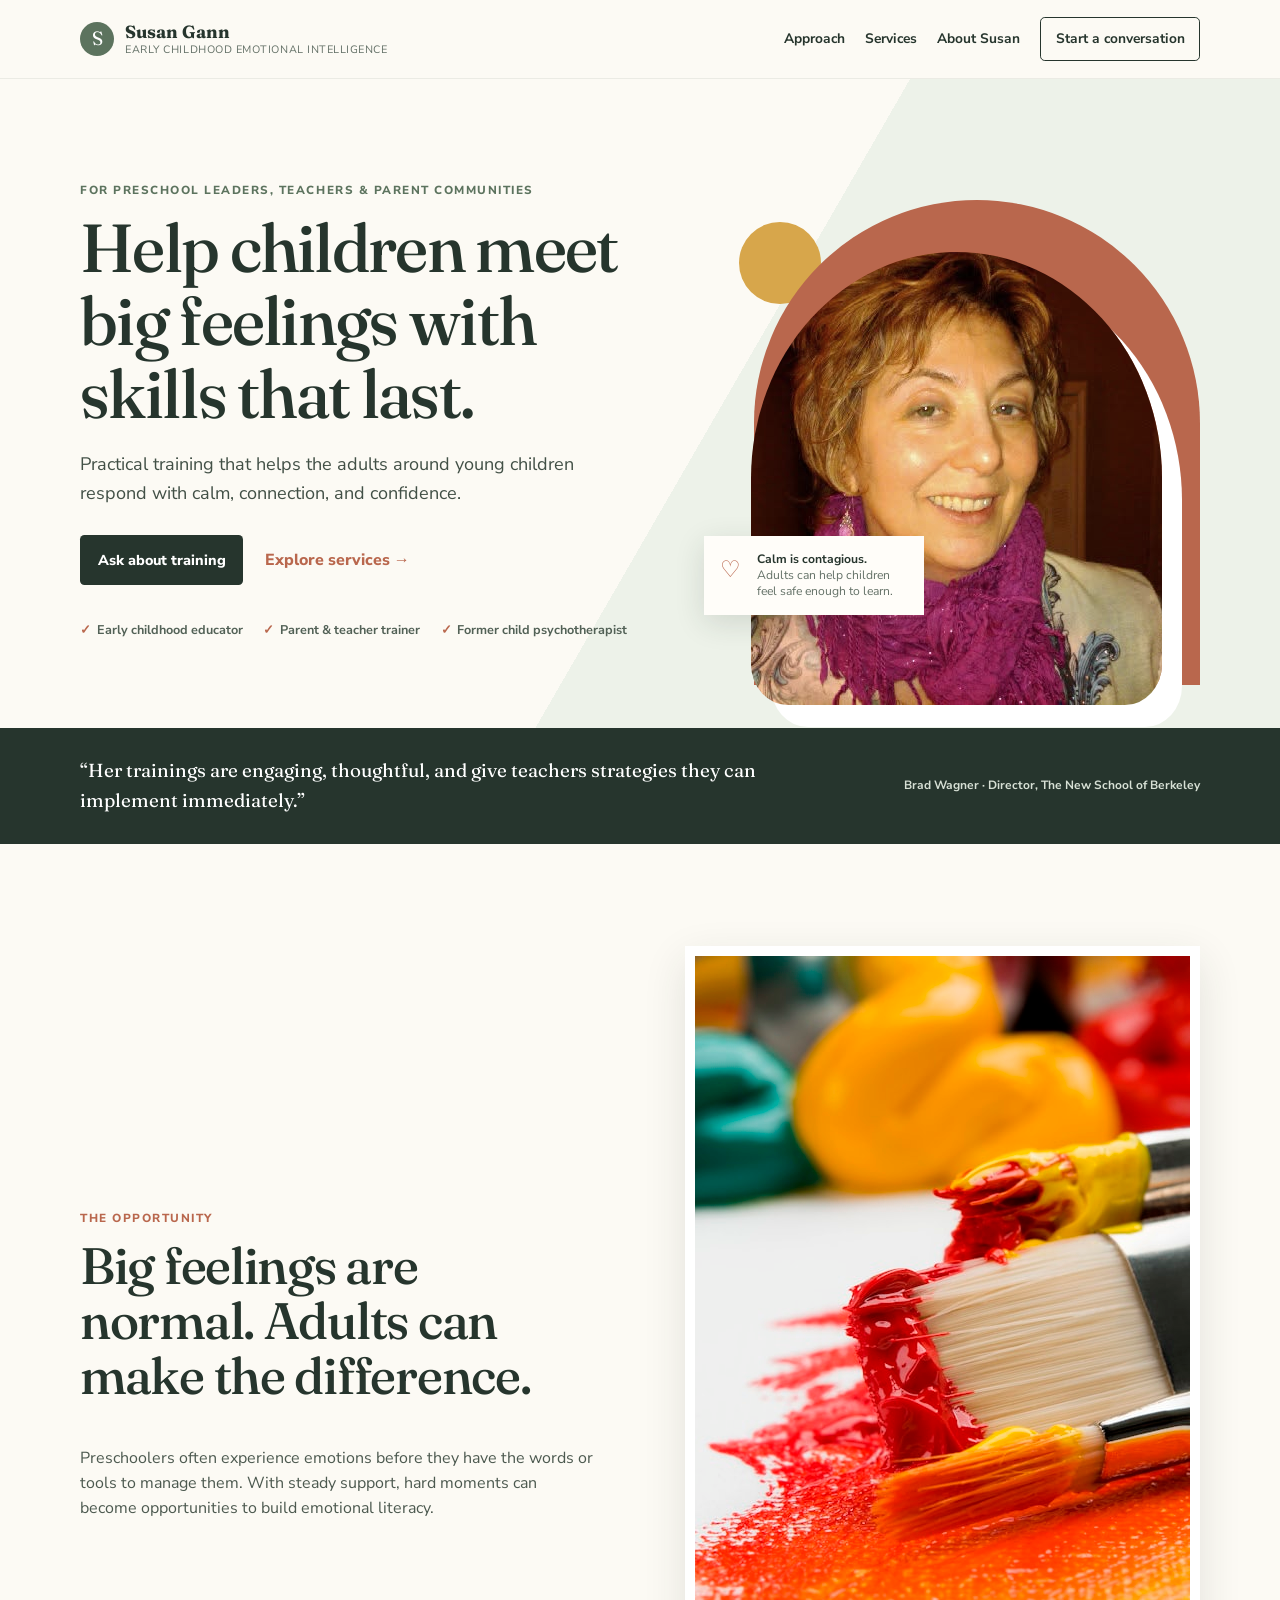
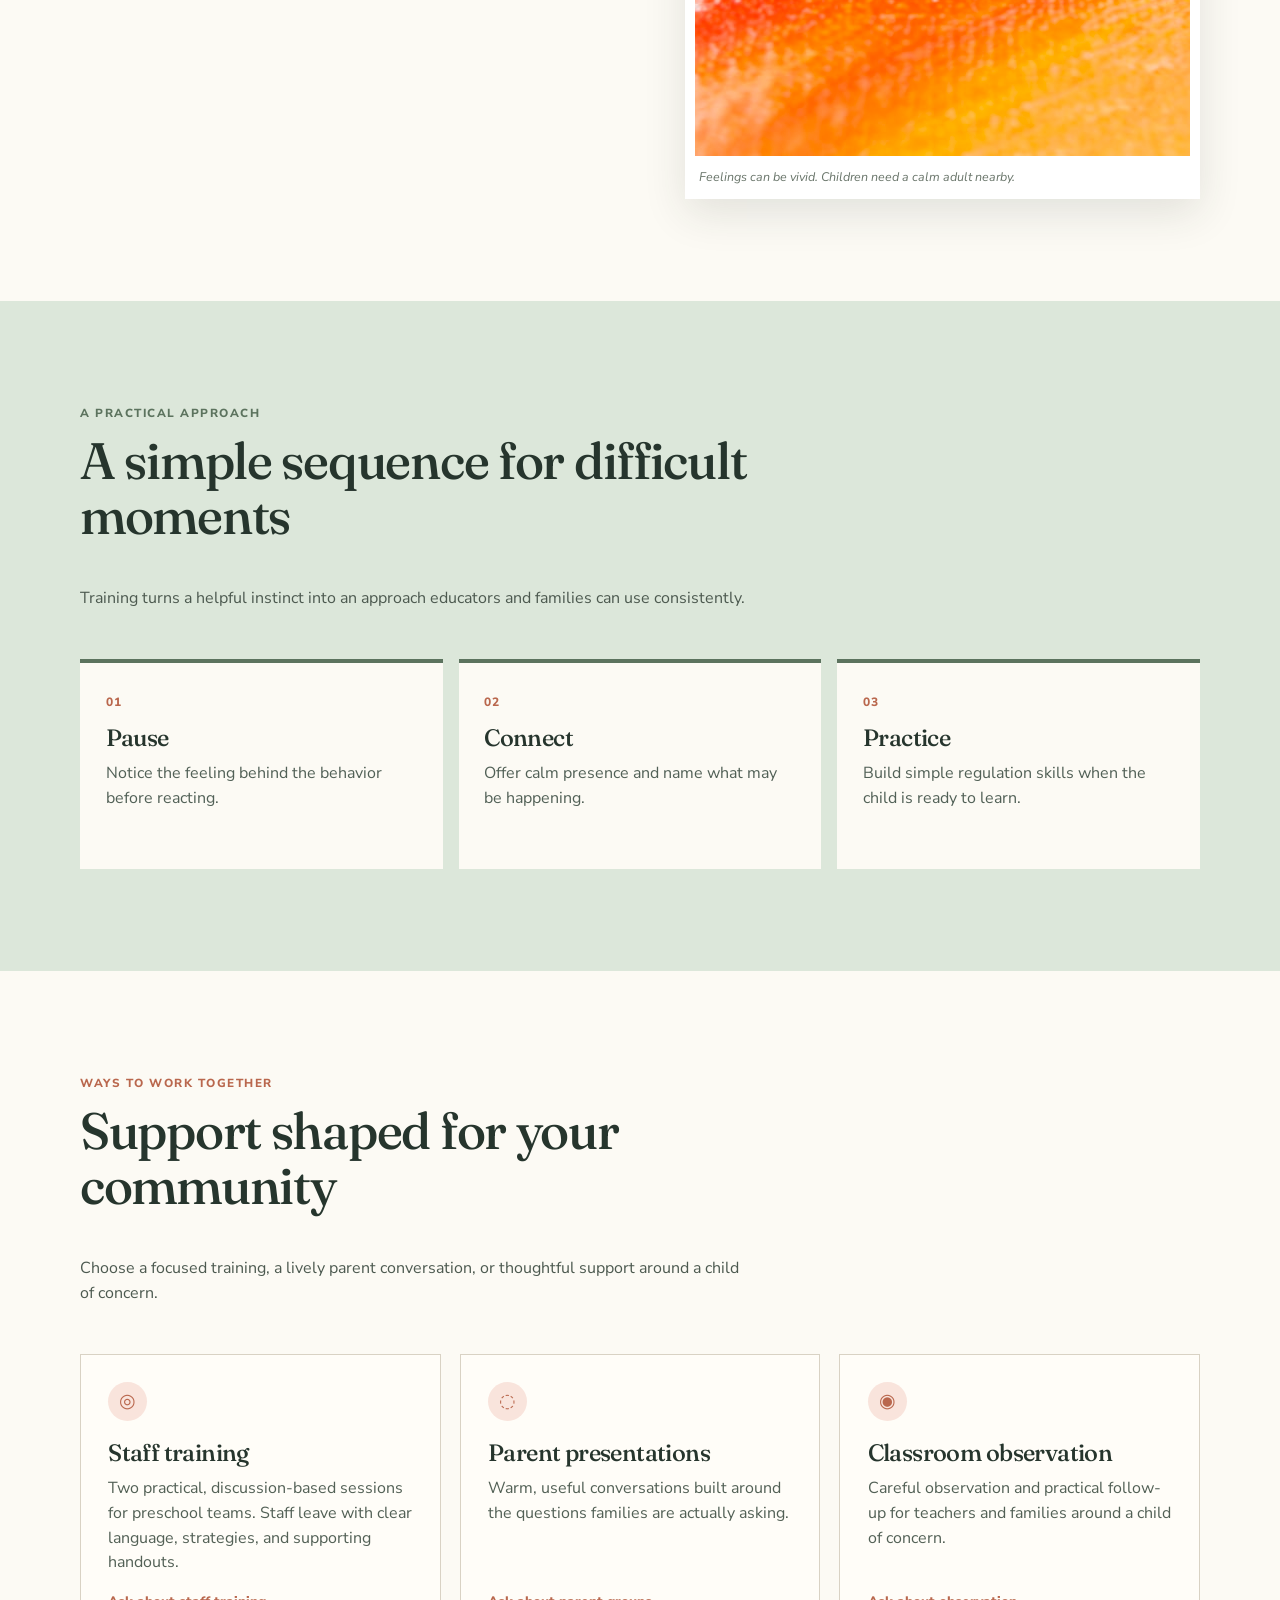
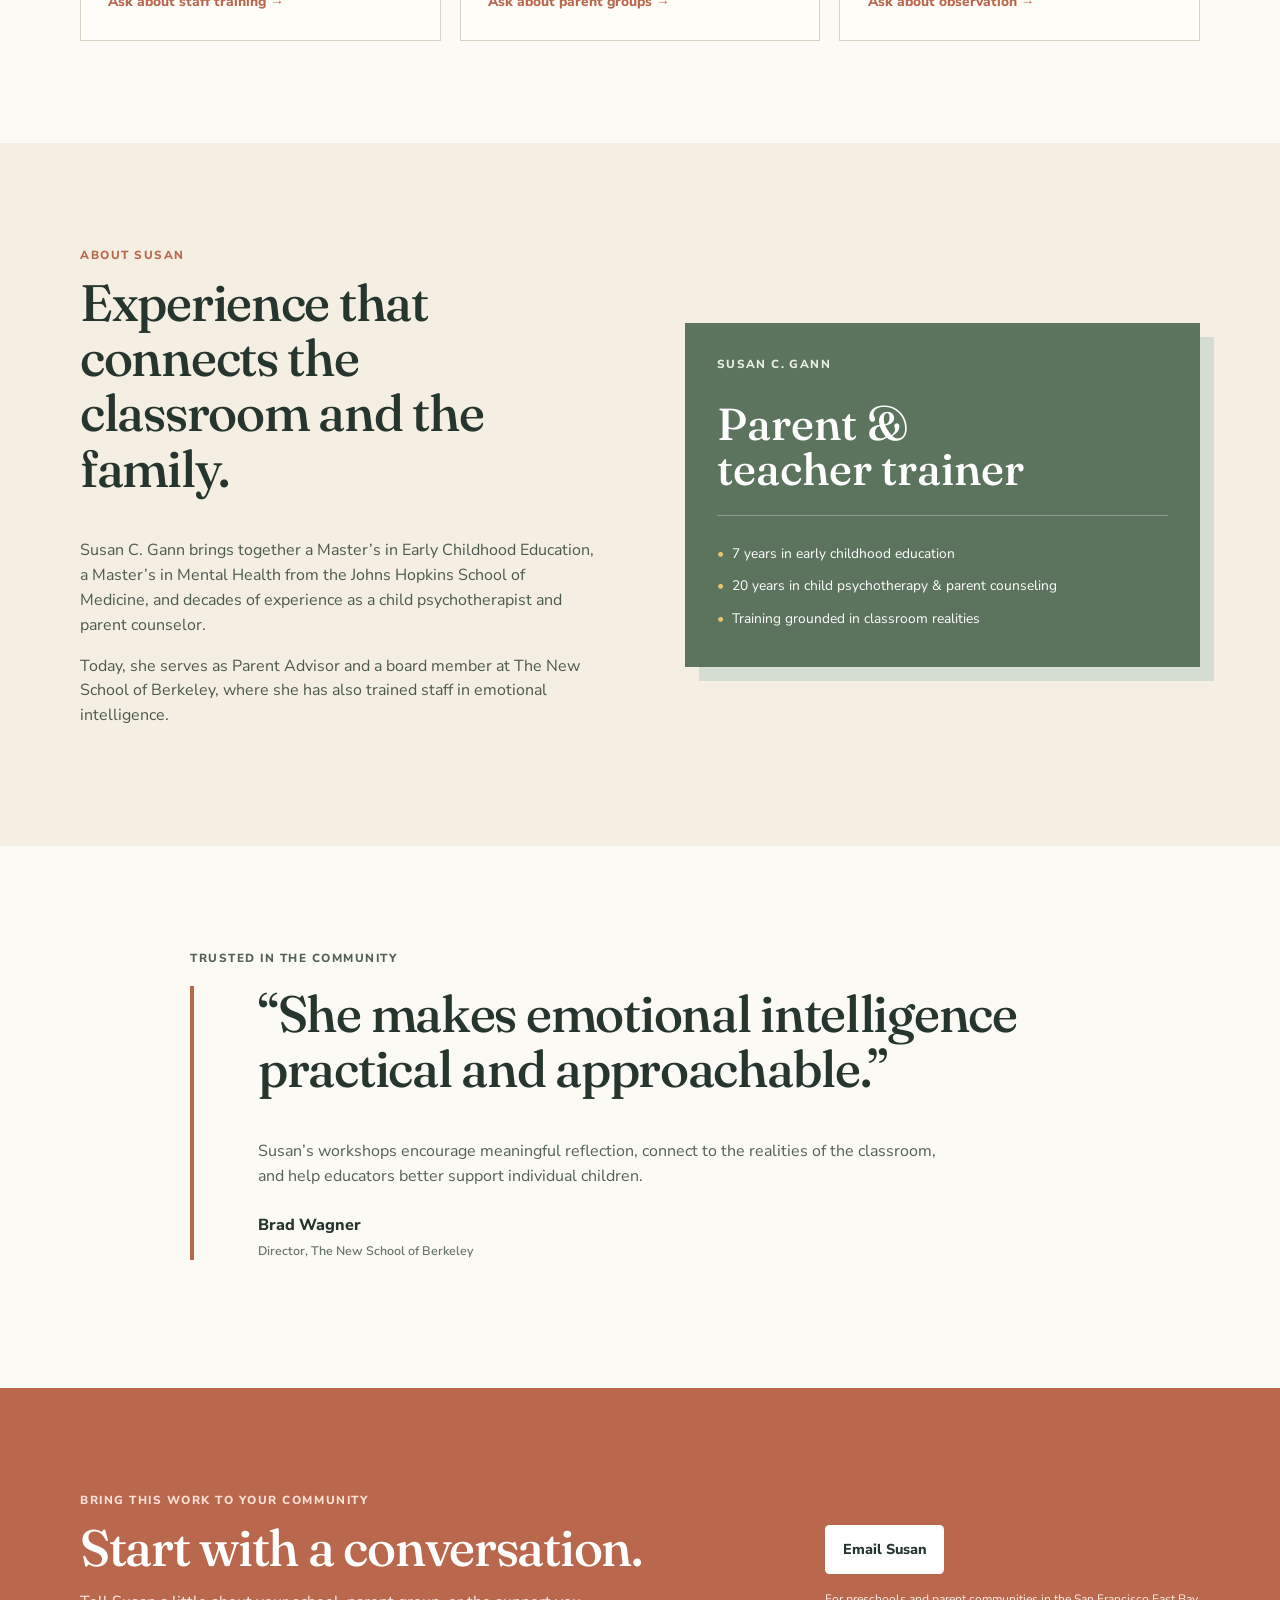
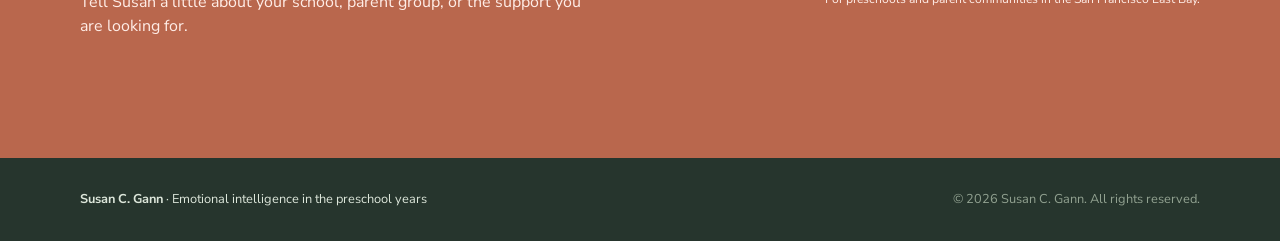
==== beta/index.html @ a5139fef "Add customer-review beta landing page" ====
<!doctype html>
<html lang="en">
<head>
  <meta charset="utf-8">
  <script>document.documentElement.classList.add('js');</script>
  <meta name="viewport" content="width=device-width, initial-scale=1">
  <title>Emotional Intelligence Training for Preschool Communities | Susan Gann</title>
  <meta name="description" content="Practical emotional-intelligence training for preschool teachers and parent communities, led by Susan C. Gann.">
  <meta name="robots" content="noindex, nofollow">
  <meta name="theme-color" content="#5c735e">
  <link rel="icon" type="image/svg+xml" href="../images/favicon.svg">
  <link rel="preconnect" href="https://fonts.googleapis.com">
  <link rel="preconnect" href="https://fonts.gstatic.com" crossorigin>
  <link href="https://fonts.googleapis.com/css2?family=Fraunces:opsz,wght@9..144,400;9..144,500;9..144,600&family=Nunito+Sans:wght@400;600;700;800&display=swap" rel="stylesheet">
  <link rel="stylesheet" href="beta.css">
</head>
<body>
  <a class="skip-link" href="#main">Skip to content</a>
  <header class="site-header" id="top">
    <div class="nav-inner shell">
      <a class="brand" href="#top" aria-label="Susan Gann — beta home"><span class="brand-mark" aria-hidden="true">S</span><span><strong>Susan Gann</strong><em>Early childhood emotional intelligence</em></span></a>
      <button class="nav-toggle" id="navToggle" aria-expanded="false" aria-controls="primaryNav"><span aria-hidden="true">☰</span><span class="sr-only">Menu</span></button>
      <nav class="primary-nav" id="primaryNav" aria-label="Primary"><a href="#approach">Approach</a><a href="#services">Services</a><a href="#about">About Susan</a><a class="nav-cta" href="#contact">Start a conversation</a></nav>
    </div>
  </header>

  <main id="main">
    <section class="hero" aria-labelledby="hero-title">
      <div class="shell hero-grid">
        <div class="hero-copy reveal">
          <p class="eyebrow">For preschool leaders, teachers &amp; parent communities</p>
          <h1 id="hero-title">Help children meet big feelings with skills that last.</h1>
          <p class="lede">Practical training that helps the adults around young children respond with calm, connection, and confidence.</p>
          <div class="actions"><a class="button button-primary" href="#contact">Ask about training</a><a class="text-link" href="#services">Explore services <span aria-hidden="true">→</span></a></div>
          <ul class="trust-list" aria-label="Susan's credentials"><li>Early childhood educator</li><li>Parent &amp; teacher trainer</li><li>Former child psychotherapist</li></ul>
        </div>
        <div class="hero-visual reveal">
          <div class="sun"></div><div class="hero-arch"></div>
          <img src="../images/susan-headshot.jpg" width="604" height="453" fetchpriority="high" alt="Susan Gann, parent and teacher trainer">
          <div class="visual-note"><span class="note-icon" aria-hidden="true">♡</span><strong>Calm is contagious.</strong><span>Adults can help children feel safe enough to learn.</span></div>
        </div>
      </div>
    </section>

    <section class="proof-band" aria-label="Testimonial highlight"><div class="shell"><p>“Her trainings are engaging, thoughtful, and give teachers strategies they can implement immediately.”</p><span>Brad Wagner · Director, The New School of Berkeley</span></div></section>

    <section class="section situation" id="approach" aria-labelledby="situation-title"><div class="shell two-col">
      <div class="section-intro reveal"><p class="eyebrow eyebrow-clay">The opportunity</p><h2 id="situation-title">Big feelings are normal. Adults can make the difference.</h2><p>Preschoolers often experience emotions before they have the words or tools to manage them. With steady support, hard moments can become opportunities to build emotional literacy.</p></div>
      <figure class="paint-card reveal"><img src="../images/feelings.jpg" width="1200" height="800" loading="lazy" decoding="async" alt="Bright paint and brushes, representing the energy and expression of big feelings."><figcaption>Feelings can be vivid. Children need a calm adult nearby.</figcaption></figure>
    </div></section>

    <section class="section section-sage" aria-labelledby="practice-title"><div class="shell"><div class="section-heading reveal"><p class="eyebrow">A practical approach</p><h2 id="practice-title">A simple sequence for difficult moments</h2><p>Training turns a helpful instinct into an approach educators and families can use consistently.</p></div>
      <ol class="steps">
        <li class="reveal"><span>01</span><h3>Pause</h3><p>Notice the feeling behind the behavior before reacting.</p></li>
        <li class="reveal"><span>02</span><h3>Connect</h3><p>Offer calm presence and name what may be happening.</p></li>
        <li class="reveal"><span>03</span><h3>Practice</h3><p>Build simple regulation skills when the child is ready to learn.</p></li>
      </ol>
    </div></section>

    <section class="section" id="services" aria-labelledby="services-title"><div class="shell"><div class="section-heading reveal"><p class="eyebrow eyebrow-clay">Ways to work together</p><h2 id="services-title">Support shaped for your community</h2><p>Choose a focused training, a lively parent conversation, or thoughtful support around a child of concern.</p></div>
      <div class="service-grid">
        <article class="service reveal"><div class="service-icon" aria-hidden="true">◎</div><h3>Staff training</h3><p>Two practical, discussion-based sessions for preschool teams. Staff leave with clear language, strategies, and supporting handouts.</p><a href="#contact">Ask about staff training <span aria-hidden="true">→</span></a></article>
        <article class="service reveal"><div class="service-icon" aria-hidden="true">◌</div><h3>Parent presentations</h3><p>Warm, useful conversations built around the questions families are actually asking.</p><a href="#contact">Ask about parent groups <span aria-hidden="true">→</span></a></article>
        <article class="service reveal"><div class="service-icon" aria-hidden="true">◉</div><h3>Classroom observation</h3><p>Careful observation and practical follow-up for teachers and families around a child of concern.</p><a href="#contact">Ask about observation <span aria-hidden="true">→</span></a></article>
      </div>
    </div></section>

    <section class="section about" id="about" aria-labelledby="about-title"><div class="shell about-grid"><div class="about-copy reveal"><p class="eyebrow eyebrow-clay">About Susan</p><h2 id="about-title">Experience that connects the classroom and the family.</h2><p>Susan C. Gann brings together a Master’s in Early Childhood Education, a Master’s in Mental Health from the Johns Hopkins School of Medicine, and decades of experience as a child psychotherapist and parent counselor.</p><p>Today, she serves as Parent Advisor and a board member at The New School of Berkeley, where she has also trained staff in emotional intelligence.</p></div><aside class="credential-card reveal" aria-label="Credentials"><span class="credential-kicker">Susan C. Gann</span><strong>Parent &amp;<br>teacher trainer</strong><ul><li>7 years in early childhood education</li><li>20 years in child psychotherapy &amp; parent counseling</li><li>Training grounded in classroom realities</li></ul></aside></div></section>

    <section class="section testimonial" aria-labelledby="testimonial-title"><div class="shell quote-layout"><p class="eyebrow">Trusted in the community</p><blockquote class="reveal"><h2 id="testimonial-title">“She makes emotional intelligence practical and approachable.”</h2><p>Susan’s workshops encourage meaningful reflection, connect to the realities of the classroom, and help educators better support individual children.</p><footer>Brad Wagner <span>Director, The New School of Berkeley</span></footer></blockquote></div></section>

    <section class="contact" id="contact" aria-labelledby="contact-title"><div class="shell contact-grid reveal"><div><p class="eyebrow">Bring this work to your community</p><h2 id="contact-title">Start with a conversation.</h2><p>Tell Susan a little about your school, parent group, or the support you are looking for.</p></div><div class="contact-action"><a class="button button-light" id="emailBtn" href="#" data-subject="Training Inquiry">Email Susan</a><p>For preschools and parent communities in the San Francisco East Bay.</p><p id="emailFallback" hidden>Please enable JavaScript to reveal Susan’s email address.</p></div></div></section>
  </main>
  <footer class="site-footer"><div class="shell"><p><strong>Susan C. Gann</strong> · Emotional intelligence in the preschool years</p><p>© <span id="year">2026</span> Susan C. Gann. All rights reserved.</p></div></footer>
  <script src="../script.js"></script>
</body>
</html>
---- beta/beta.css ----
:root { --ink:#26352d; --sage:#dce7da; --sage-deep:#5c735e; --clay:#b9674d; --cream:#fcfaf4; --sand:#f1ebde; --gold:#d7a64b; --line:#d9d2c4; --serif:Fraunces, Georgia, serif; --sans:"Nunito Sans", Arial, sans-serif; }
* { box-sizing:border-box; } html { scroll-behavior:smooth; } body { margin:0; background:var(--cream); color:var(--ink); font-family:var(--sans); font-size:16px; line-height:1.55; } a { color:inherit; } .shell { width:min(1120px, calc(100% - 40px)); margin-inline:auto; } .sr-only { position:absolute; width:1px; height:1px; padding:0; margin:-1px; overflow:hidden; clip:rect(0,0,0,0); white-space:nowrap; border:0; } .skip-link { position:fixed; z-index:20; left:1rem; top:-5rem; background:var(--ink); color:#fff; padding:.75rem 1rem; border-radius:.25rem; } .skip-link:focus { top:1rem; }
.site-header { position:sticky; top:0; z-index:10; background:rgba(252,250,244,.94); border-bottom:1px solid rgba(38,53,45,.08); backdrop-filter:blur(10px); } .nav-inner { min-height:78px; display:flex; align-items:center; justify-content:space-between; gap:1.5rem; }.brand { display:flex; align-items:center; gap:.7rem; text-decoration:none; line-height:1.1; }.brand-mark { display:grid; place-items:center; width:34px; height:34px; border-radius:50%; background:var(--sage-deep); color:white; font-family:var(--serif); font-size:1.2rem; }.brand strong { display:block; font-family:var(--serif); font-size:1.1rem; }.brand em { display:block; margin-top:.2rem; font-size:.67rem; font-style:normal; letter-spacing:.05em; text-transform:uppercase; color:#657268; }.primary-nav { display:flex; align-items:center; gap:1.25rem; }.primary-nav a { font-size:.86rem; font-weight:700; text-decoration:none; }.primary-nav a:hover,.primary-nav a:focus-visible { color:var(--clay); }.primary-nav .nav-cta { padding:.67rem .9rem; border:1px solid var(--ink); border-radius:.3rem; }.nav-toggle { display:none; border:0; background:transparent; font-size:1.35rem; color:var(--ink); }
.hero { overflow:hidden; padding:clamp(3.5rem,8vw,7.5rem) 0 5.5rem; background:linear-gradient(120deg,#fcfaf4 55%,#edf2e9 55%); }.hero-grid { display:grid; grid-template-columns:1.05fr .95fr; align-items:center; gap:clamp(2.5rem,6vw,6rem); }.eyebrow { margin:0 0 .7rem; color:var(--sage-deep); font-size:.73rem; font-weight:800; letter-spacing:.13em; text-transform:uppercase; }.eyebrow-clay { color:var(--clay); } h1,h2,h3,p { margin-top:0; } h1,h2,h3 { font-family:var(--serif); line-height:1.08; letter-spacing:-.025em; } h1 { max-width:640px; margin-bottom:1.25rem; font-size:clamp(2.8rem,5.3vw,5.25rem); font-weight:500; } h2 { font-size:clamp(2.15rem,4vw,3.45rem); font-weight:500; } h3 { font-size:1.48rem; font-weight:500; }.lede { max-width:565px; font-size:1.13rem; color:#425046; }.actions { display:flex; align-items:center; flex-wrap:wrap; gap:1.35rem; margin-top:1.8rem; }.button { display:inline-block; padding:.85rem 1.1rem; border-radius:.28rem; font-size:.9rem; font-weight:800; text-decoration:none; transition:transform .2s ease, background .2s ease; }.button:hover { transform:translateY(-2px); }.button-primary { background:var(--ink); color:#fff; }.text-link,.service a { color:var(--clay); font-weight:800; text-decoration:none; }.text-link:hover,.service a:hover { text-decoration:underline; }.trust-list { display:flex; flex-wrap:wrap; gap:.55rem 1.3rem; padding:0; margin:2.2rem 0 0; list-style:none; font-size:.79rem; font-weight:700; color:#526156; }.trust-list li::before { content:"✓"; margin-right:.35rem; color:var(--clay); }.hero-visual { position:relative; min-height:420px; }.hero-visual img { position:absolute; z-index:2; inset:52px 38px auto auto; width:min(83%,420px); aspect-ratio:4/4.2; object-fit:cover; object-position:center; border-radius:50% 50% 9% 9%; filter:saturate(.86); box-shadow:20px 22px 0 #fff; }.hero-arch { position:absolute; z-index:1; right:0; top:0; width:min(90%,450px); aspect-ratio:.92; background:var(--clay); border-radius:230px 230px 0 0; }.sun { position:absolute; top:22px; left:7%; width:82px; height:82px; border-radius:50%; background:var(--gold); }.visual-note { position:absolute; z-index:3; left:0; bottom:5px; width:220px; display:grid; grid-template-columns:28px 1fr; gap:.1rem .55rem; padding:1rem; background:#fffdf9; box-shadow:0 8px 30px rgba(38,53,45,.14); font-size:.76rem; }.visual-note .note-icon { grid-row:span 2; color:var(--clay); font-size:1.45rem; }.visual-note strong { line-height:1.2; }.visual-note span:last-child { color:#657268; line-height:1.3; }
.proof-band { padding:1.8rem 0; background:var(--ink); color:#fff; }.proof-band .shell { display:flex; align-items:center; justify-content:space-between; gap:2rem; }.proof-band p { max-width:760px; margin:0; font-family:var(--serif); font-size:1.18rem; }.proof-band span { color:#d7e0d5; font-size:.75rem; font-weight:700; white-space:nowrap; }.section { padding:clamp(4rem,8vw,7rem) 0; }.two-col,.about-grid { display:grid; grid-template-columns:1fr 1fr; gap:clamp(2.5rem,7vw,7rem); align-items:center; }.section-intro p:not(.eyebrow),.about-copy p:not(.eyebrow) { max-width:560px; color:#4c594f; }.paint-card { margin:0; transform:rotate(2deg); background:#fff; padding:.65rem; box-shadow:0 14px 40px rgba(38,53,45,.12); }.paint-card img { display:block; width:100%; aspect-ratio:1.45; object-fit:cover; }.paint-card figcaption { padding:.65rem .25rem .15rem; color:#69756a; font-size:.78rem; font-style:italic; }.section-sage { background:var(--sage); }.section-heading { max-width:670px; }.section-heading>p:last-child { color:#4c594f; }.steps { display:grid; grid-template-columns:repeat(3,1fr); gap:1rem; padding:0; margin:3rem 0 0; list-style:none; }.steps li { min-height:210px; padding:1.6rem; background:var(--cream); border-top:4px solid var(--sage-deep); }.steps li span { color:var(--clay); font-size:.75rem; font-weight:800; letter-spacing:.1em; }.steps h3 { margin:.7rem 0; }.steps p { margin-bottom:0; color:#516056; }.service-grid { display:grid; grid-template-columns:repeat(3,1fr); gap:1.2rem; margin-top:3rem; }.service { display:flex; flex-direction:column; min-height:285px; padding:1.7rem; border:1px solid var(--line); background:#fffdf8; }.service-icon { display:grid; place-items:center; width:39px; height:39px; margin-bottom:1.2rem; color:var(--clay); border-radius:50%; background:#f9e4dc; font-size:1.2rem; }.service h3 { margin-bottom:.65rem; }.service p { color:#526055; }.service a { margin-top:auto; font-size:.86rem; }.about { background:#f4eee3; }.credential-card { padding:2rem; background:var(--sage-deep); color:#fff; box-shadow:14px 14px 0 #d5ddd2; }.credential-kicker { display:block; margin-bottom:1.8rem; color:#e7efe4; font-size:.73rem; font-weight:800; letter-spacing:.12em; text-transform:uppercase; }.credential-card strong { display:block; font-family:var(--serif); font-size:clamp(2rem,3.5vw,3rem); line-height:1; font-weight:500; }.credential-card ul { padding:1.3rem 0 0; margin:1.5rem 0 0; border-top:1px solid rgba(255,255,255,.3); list-style:none; }.credential-card li { padding:.35rem 0; font-size:.86rem; }.credential-card li::before { content:"•"; margin-right:.5rem; color:#e7c46d; }.testimonial { padding-bottom:clamp(5rem,10vw,9rem); }.quote-layout { max-width:900px; }.quote-layout .eyebrow { margin-bottom:1.2rem; }.quote-layout blockquote { position:relative; margin:0; padding-left:clamp(1rem,5vw,4rem); border-left:4px solid var(--clay); }.quote-layout h2 { max-width:780px; }.quote-layout p { max-width:700px; color:#526055; }.quote-layout footer { margin-top:1.5rem; font-weight:800; }.quote-layout footer span { display:block; margin-top:.2rem; color:#69756a; font-size:.78rem; font-weight:600; }.contact { padding:clamp(4rem,8vw,6.5rem) 0; background:var(--clay); color:#fff; }.contact-grid { display:grid; grid-template-columns:1fr auto; gap:4rem; align-items:center; }.contact .eyebrow { color:#ffe2d5; }.contact h2 { margin-bottom:.9rem; }.contact p:not(.eyebrow) { max-width:520px; color:#ffede7; }.contact-action { min-width:230px; }.button-light { background:#fff; color:var(--ink); }.contact-action p { margin-top:1rem; font-size:.76rem; }.site-footer { padding:2rem 0; background:var(--ink); color:#dce6da; font-size:.8rem; }.site-footer .shell { display:flex; justify-content:space-between; gap:1rem; }.site-footer p { margin:0; }.site-footer p:last-child { color:#91a190; }
.js .reveal { opacity:0; transform:translateY(18px); transition:opacity .55s ease, transform .55s ease; }.js .reveal.in { opacity:1; transform:none; } @media (prefers-reduced-motion:reduce) { html { scroll-behavior:auto; }.js .reveal { opacity:1; transform:none; transition:none; } * { transition:none !important; } }
@media (max-width:760px) { .shell { width:min(100% - 32px, 1120px); }.nav-toggle { display:block; }.primary-nav { position:absolute; top:78px; left:0; right:0; display:none; flex-direction:column; align-items:stretch; gap:0; padding:1rem 1.2rem; background:var(--cream); border-bottom:1px solid var(--line); box-shadow:0 10px 15px rgba(0,0,0,.06); }.primary-nav.open { display:flex; }.primary-nav a { padding:.75rem; }.primary-nav .nav-cta { margin-top:.45rem; text-align:center; }.hero { padding-top:3.5rem; background:linear-gradient(145deg,#fcfaf4 60%,#edf2e9 60%); }.hero-grid,.two-col,.about-grid,.contact-grid { grid-template-columns:1fr; }.hero-visual { order:-1; min-height:340px; }.hero-visual img { top:42px; right:10%; width:260px; }.hero-arch { width:285px; right:0; }.sun { left:0; width:60px; height:60px; }.visual-note { left:0; bottom:0; width:198px; }.proof-band .shell { display:block; }.proof-band span { display:block; margin-top:.75rem; white-space:normal; }.steps,.service-grid { grid-template-columns:1fr; }.steps { gap:.8rem; }.steps li { min-height:0; }.service { min-height:235px; }.paint-card { max-width:480px; }.contact-grid { gap:1rem; }.site-footer .shell { display:block; }.site-footer p + p { margin-top:.35rem; } }
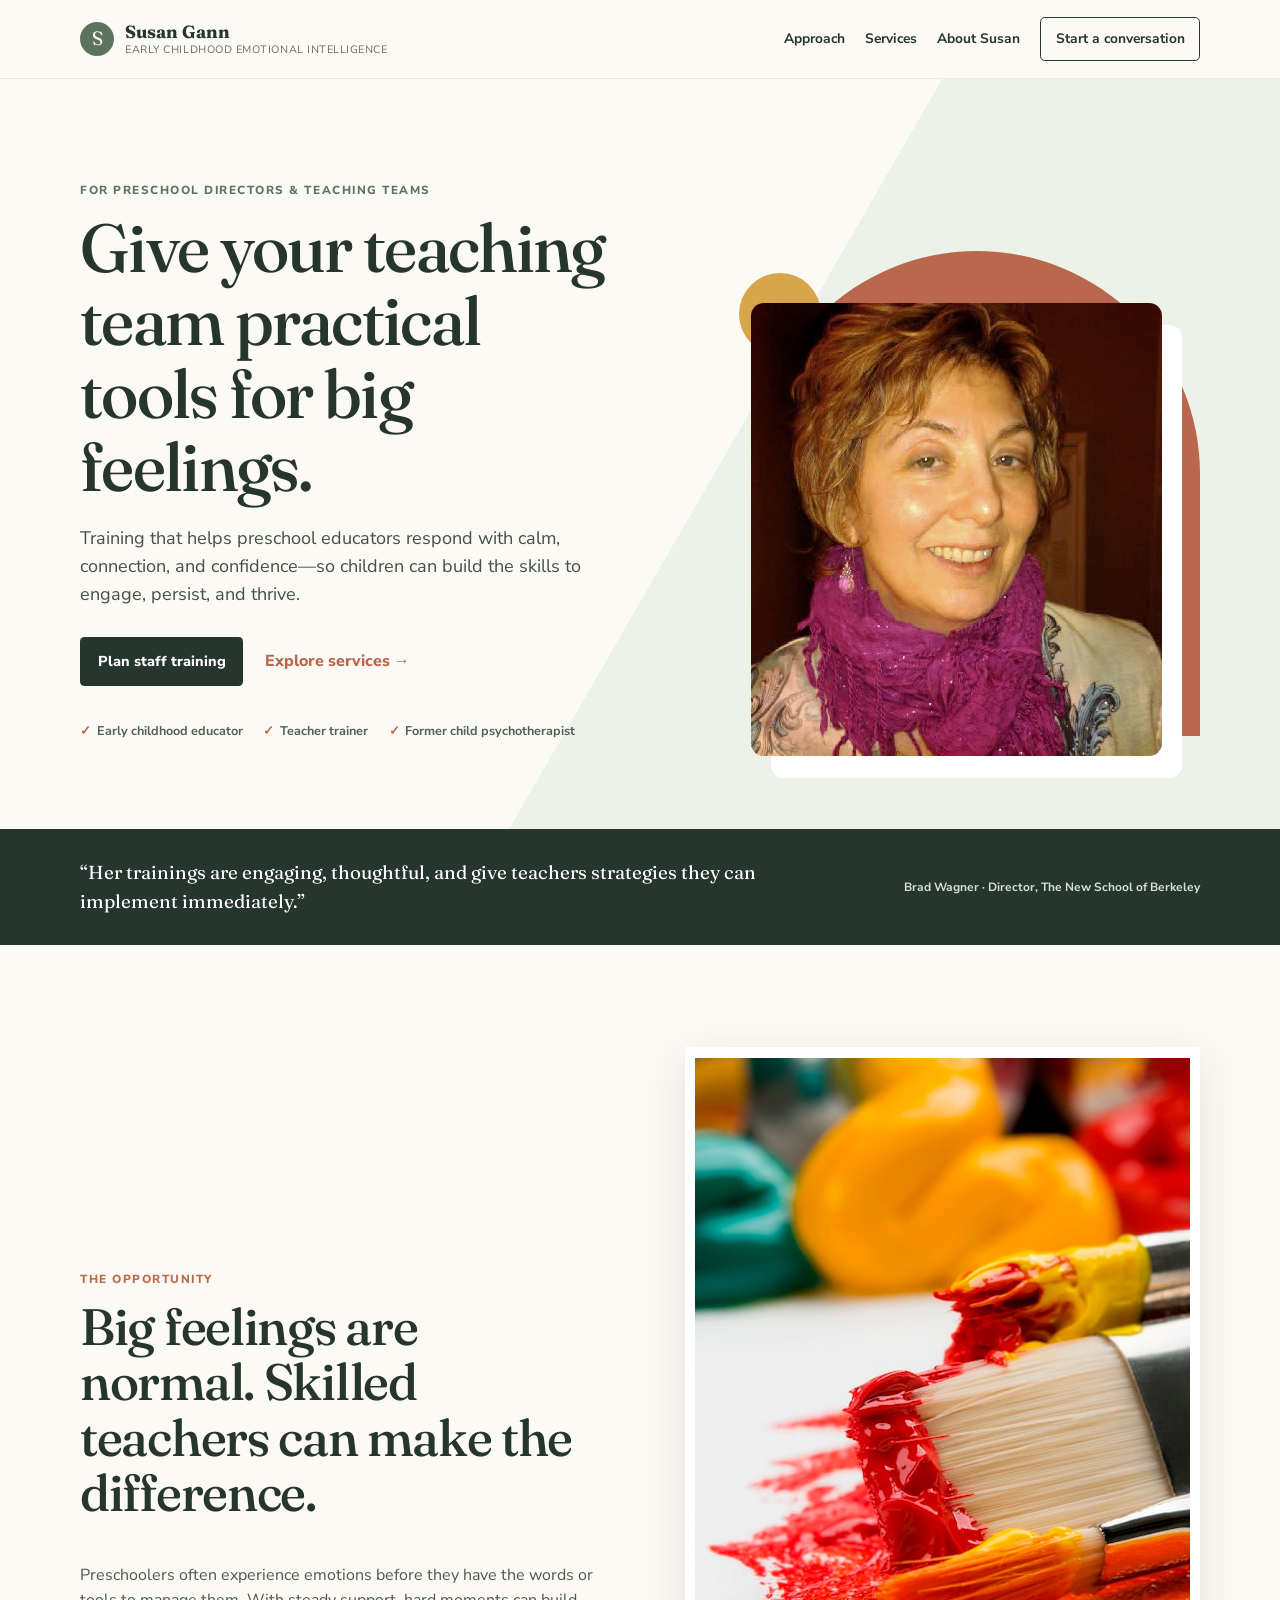
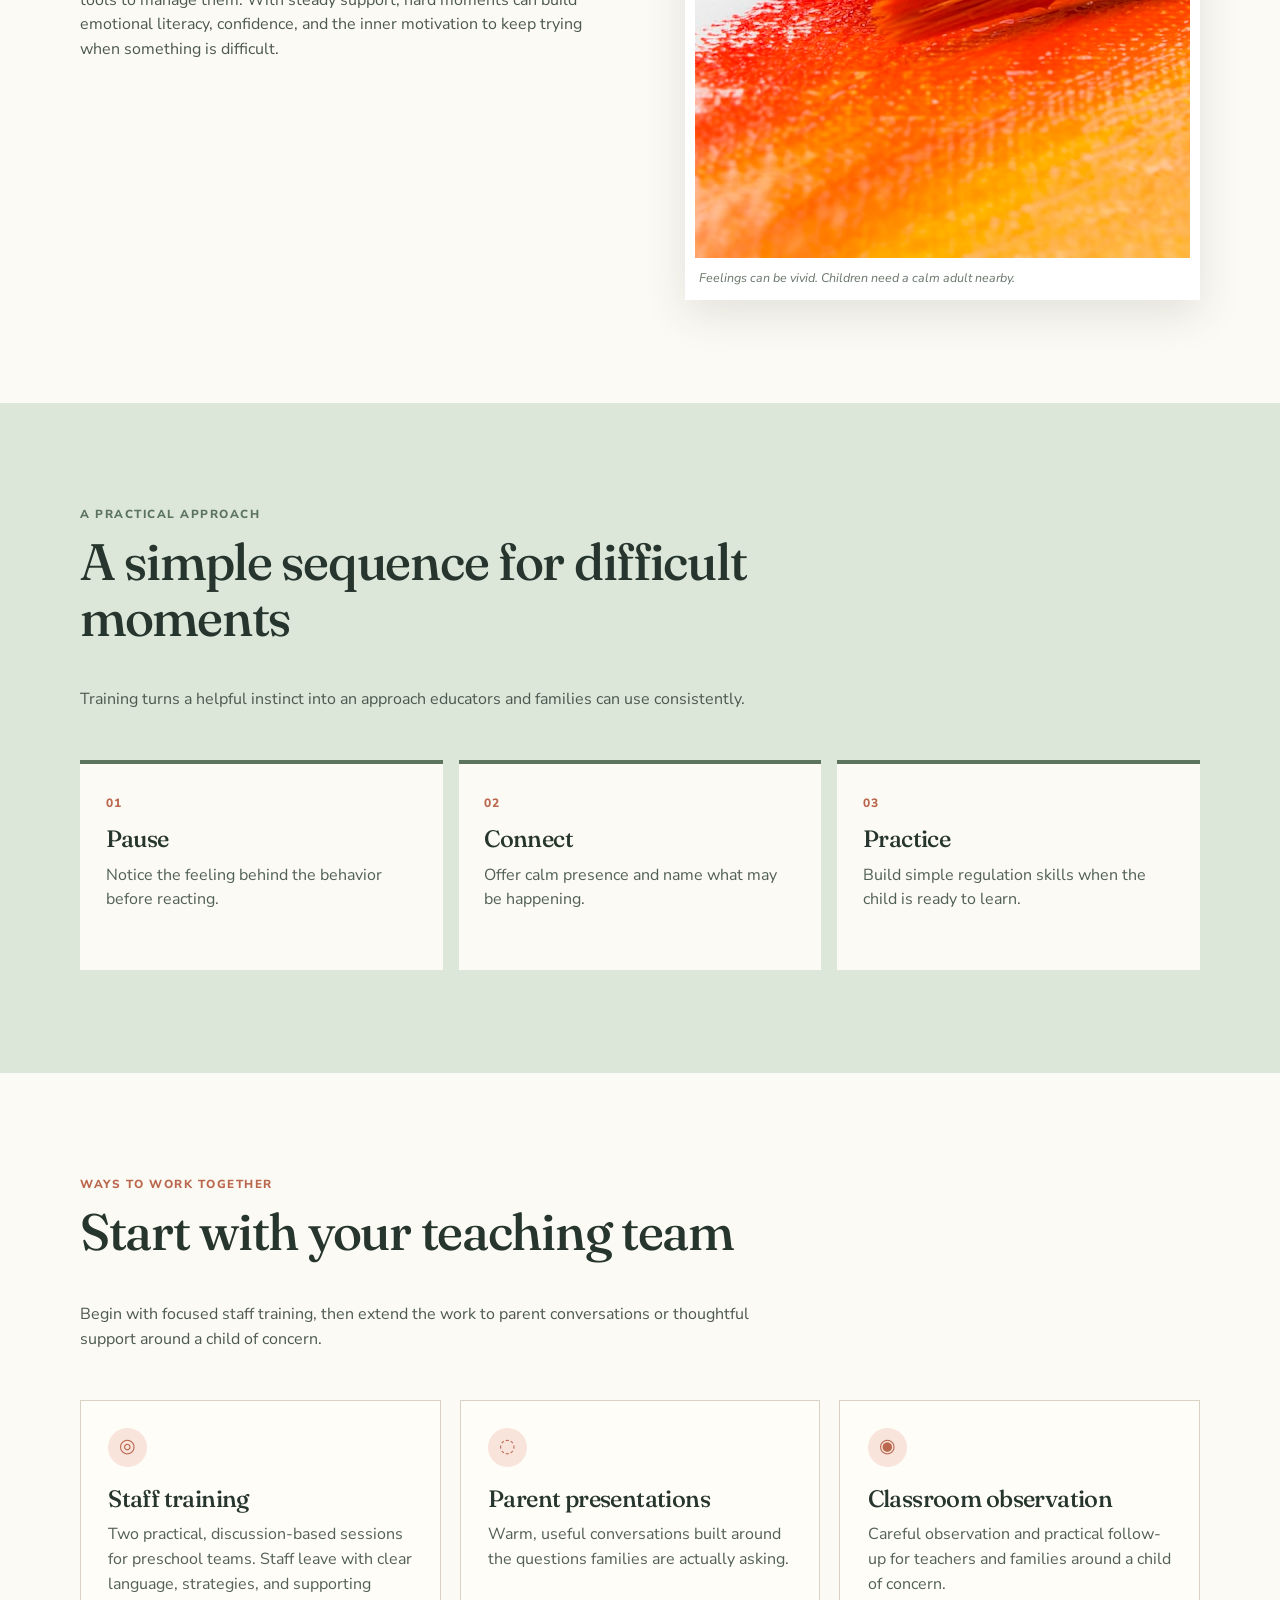
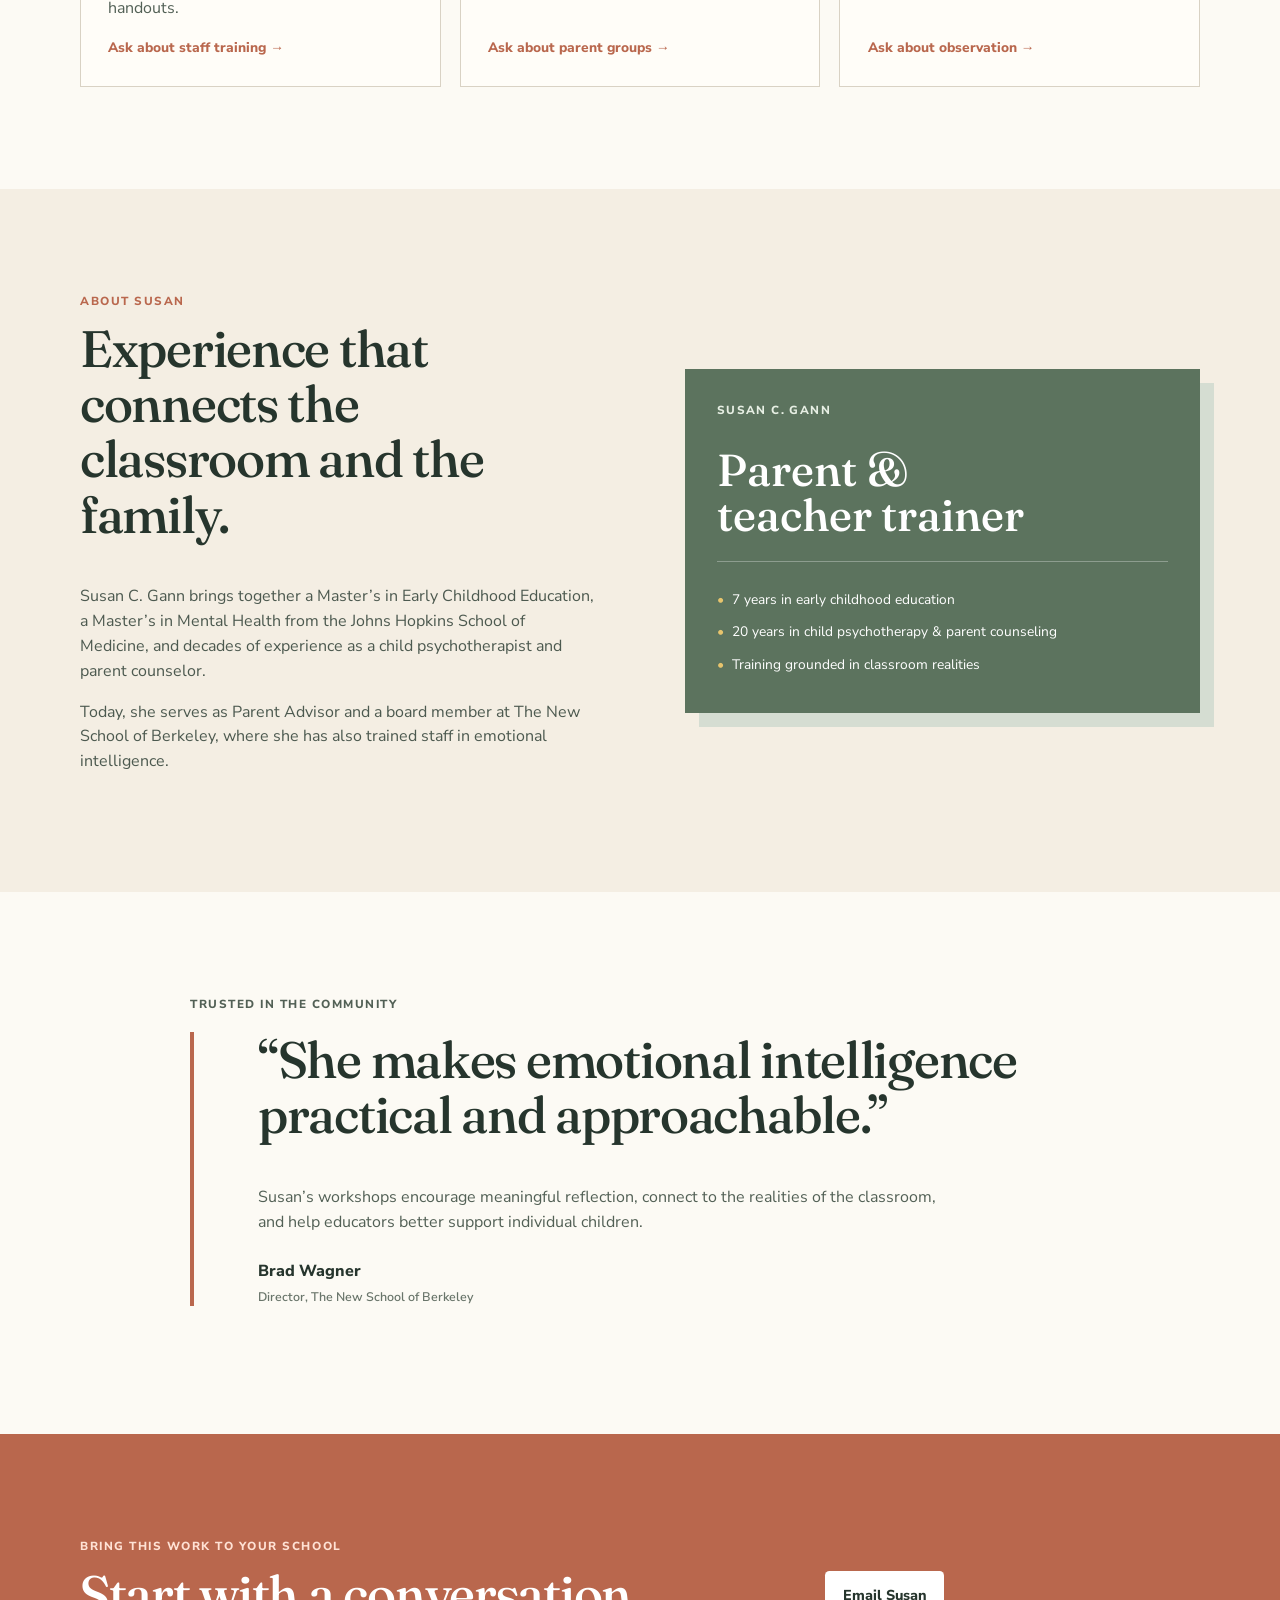
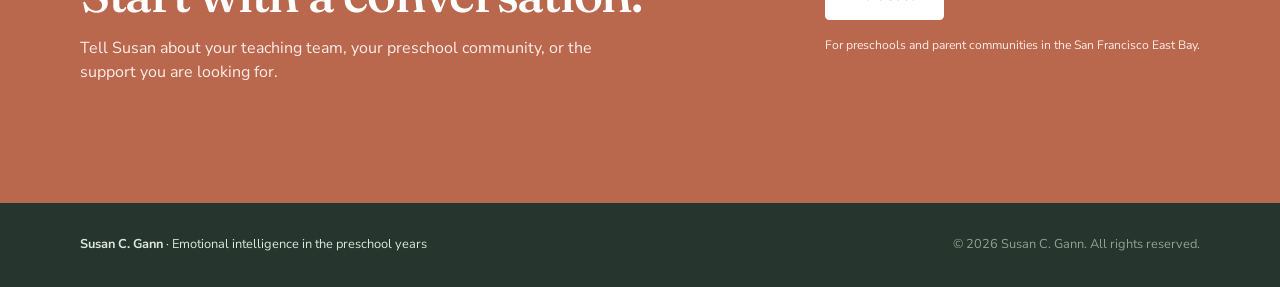
==== commit 9ad1ba7e: "Refine beta audience and hero portrait" ====
--- a/beta/index.html
+++ b/beta/index.html
@@ -28,16 +28,15 @@
     <section class="hero" aria-labelledby="hero-title">
       <div class="shell hero-grid">
         <div class="hero-copy reveal">
-          <p class="eyebrow">For preschool leaders, teachers &amp; parent communities</p>
-          <h1 id="hero-title">Help children meet big feelings with skills that last.</h1>
-          <p class="lede">Practical training that helps the adults around young children respond with calm, connection, and confidence.</p>
-          <div class="actions"><a class="button button-primary" href="#contact">Ask about training</a><a class="text-link" href="#services">Explore services <span aria-hidden="true">→</span></a></div>
-          <ul class="trust-list" aria-label="Susan's credentials"><li>Early childhood educator</li><li>Parent &amp; teacher trainer</li><li>Former child psychotherapist</li></ul>
+          <p class="eyebrow">For preschool directors &amp; teaching teams</p>
+          <h1 id="hero-title">Give your teaching team practical tools for big feelings.</h1>
+          <p class="lede">Training that helps preschool educators respond with calm, connection, and confidence—so children can build the skills to engage, persist, and thrive.</p>
+          <div class="actions"><a class="button button-primary" href="#contact">Plan staff training</a><a class="text-link" href="#services">Explore services <span aria-hidden="true">→</span></a></div>
+          <ul class="trust-list" aria-label="Susan's credentials"><li>Early childhood educator</li><li>Teacher trainer</li><li>Former child psychotherapist</li></ul>
         </div>
         <div class="hero-visual reveal">
           <div class="sun"></div><div class="hero-arch"></div>
           <img src="../images/susan-headshot.jpg" width="604" height="453" fetchpriority="high" alt="Susan Gann, parent and teacher trainer">
-          <div class="visual-note"><span class="note-icon" aria-hidden="true">♡</span><strong>Calm is contagious.</strong><span>Adults can help children feel safe enough to learn.</span></div>
         </div>
       </div>
     </section>
@@ -45,7 +44,7 @@
     <section class="proof-band" aria-label="Testimonial highlight"><div class="shell"><p>“Her trainings are engaging, thoughtful, and give teachers strategies they can implement immediately.”</p><span>Brad Wagner · Director, The New School of Berkeley</span></div></section>
 
     <section class="section situation" id="approach" aria-labelledby="situation-title"><div class="shell two-col">
-      <div class="section-intro reveal"><p class="eyebrow eyebrow-clay">The opportunity</p><h2 id="situation-title">Big feelings are normal. Adults can make the difference.</h2><p>Preschoolers often experience emotions before they have the words or tools to manage them. With steady support, hard moments can become opportunities to build emotional literacy.</p></div>
+      <div class="section-intro reveal"><p class="eyebrow eyebrow-clay">The opportunity</p><h2 id="situation-title">Big feelings are normal. Skilled teachers can make the difference.</h2><p>Preschoolers often experience emotions before they have the words or tools to manage them. With steady support, hard moments can build emotional literacy, confidence, and the inner motivation to keep trying when something is difficult.</p></div>
       <figure class="paint-card reveal"><img src="../images/feelings.jpg" width="1200" height="800" loading="lazy" decoding="async" alt="Bright paint and brushes, representing the energy and expression of big feelings."><figcaption>Feelings can be vivid. Children need a calm adult nearby.</figcaption></figure>
     </div></section>
 
@@ -57,7 +56,7 @@
       </ol>
     </div></section>
 
-    <section class="section" id="services" aria-labelledby="services-title"><div class="shell"><div class="section-heading reveal"><p class="eyebrow eyebrow-clay">Ways to work together</p><h2 id="services-title">Support shaped for your community</h2><p>Choose a focused training, a lively parent conversation, or thoughtful support around a child of concern.</p></div>
+    <section class="section" id="services" aria-labelledby="services-title"><div class="shell"><div class="section-heading reveal"><p class="eyebrow eyebrow-clay">Ways to work together</p><h2 id="services-title">Start with your teaching team</h2><p>Begin with focused staff training, then extend the work to parent conversations or thoughtful support around a child of concern.</p></div>
       <div class="service-grid">
         <article class="service reveal"><div class="service-icon" aria-hidden="true">◎</div><h3>Staff training</h3><p>Two practical, discussion-based sessions for preschool teams. Staff leave with clear language, strategies, and supporting handouts.</p><a href="#contact">Ask about staff training <span aria-hidden="true">→</span></a></article>
         <article class="service reveal"><div class="service-icon" aria-hidden="true">◌</div><h3>Parent presentations</h3><p>Warm, useful conversations built around the questions families are actually asking.</p><a href="#contact">Ask about parent groups <span aria-hidden="true">→</span></a></article>
@@ -69,7 +68,7 @@
 
     <section class="section testimonial" aria-labelledby="testimonial-title"><div class="shell quote-layout"><p class="eyebrow">Trusted in the community</p><blockquote class="reveal"><h2 id="testimonial-title">“She makes emotional intelligence practical and approachable.”</h2><p>Susan’s workshops encourage meaningful reflection, connect to the realities of the classroom, and help educators better support individual children.</p><footer>Brad Wagner <span>Director, The New School of Berkeley</span></footer></blockquote></div></section>
 
-    <section class="contact" id="contact" aria-labelledby="contact-title"><div class="shell contact-grid reveal"><div><p class="eyebrow">Bring this work to your community</p><h2 id="contact-title">Start with a conversation.</h2><p>Tell Susan a little about your school, parent group, or the support you are looking for.</p></div><div class="contact-action"><a class="button button-light" id="emailBtn" href="#" data-subject="Training Inquiry">Email Susan</a><p>For preschools and parent communities in the San Francisco East Bay.</p><p id="emailFallback" hidden>Please enable JavaScript to reveal Susan’s email address.</p></div></div></section>
+    <section class="contact" id="contact" aria-labelledby="contact-title"><div class="shell contact-grid reveal"><div><p class="eyebrow">Bring this work to your school</p><h2 id="contact-title">Start with a conversation.</h2><p>Tell Susan about your teaching team, your preschool community, or the support you are looking for.</p></div><div class="contact-action"><a class="button button-light" id="emailBtn" href="#" data-subject="Training Inquiry">Email Susan</a><p>For preschools and parent communities in the San Francisco East Bay.</p><p id="emailFallback" hidden>Please enable JavaScript to reveal Susan’s email address.</p></div></div></section>
   </main>
   <footer class="site-footer"><div class="shell"><p><strong>Susan C. Gann</strong> · Emotional intelligence in the preschool years</p><p>© <span id="year">2026</span> Susan C. Gann. All rights reserved.</p></div></footer>
   <script src="../script.js"></script>
--- a/beta/beta.css
+++ b/beta/beta.css
@@ -5,3 +5,7 @@
 .proof-band { padding:1.8rem 0; background:var(--ink); color:#fff; }.proof-band .shell { display:flex; align-items:center; justify-content:space-between; gap:2rem; }.proof-band p { max-width:760px; margin:0; font-family:var(--serif); font-size:1.18rem; }.proof-band span { color:#d7e0d5; font-size:.75rem; font-weight:700; white-space:nowrap; }.section { padding:clamp(4rem,8vw,7rem) 0; }.two-col,.about-grid { display:grid; grid-template-columns:1fr 1fr; gap:clamp(2.5rem,7vw,7rem); align-items:center; }.section-intro p:not(.eyebrow),.about-copy p:not(.eyebrow) { max-width:560px; color:#4c594f; }.paint-card { margin:0; transform:rotate(2deg); background:#fff; padding:.65rem; box-shadow:0 14px 40px rgba(38,53,45,.12); }.paint-card img { display:block; width:100%; aspect-ratio:1.45; object-fit:cover; }.paint-card figcaption { padding:.65rem .25rem .15rem; color:#69756a; font-size:.78rem; font-style:italic; }.section-sage { background:var(--sage); }.section-heading { max-width:670px; }.section-heading>p:last-child { color:#4c594f; }.steps { display:grid; grid-template-columns:repeat(3,1fr); gap:1rem; padding:0; margin:3rem 0 0; list-style:none; }.steps li { min-height:210px; padding:1.6rem; background:var(--cream); border-top:4px solid var(--sage-deep); }.steps li span { color:var(--clay); font-size:.75rem; font-weight:800; letter-spacing:.1em; }.steps h3 { margin:.7rem 0; }.steps p { margin-bottom:0; color:#516056; }.service-grid { display:grid; grid-template-columns:repeat(3,1fr); gap:1.2rem; margin-top:3rem; }.service { display:flex; flex-direction:column; min-height:285px; padding:1.7rem; border:1px solid var(--line); background:#fffdf8; }.service-icon { display:grid; place-items:center; width:39px; height:39px; margin-bottom:1.2rem; color:var(--clay); border-radius:50%; background:#f9e4dc; font-size:1.2rem; }.service h3 { margin-bottom:.65rem; }.service p { color:#526055; }.service a { margin-top:auto; font-size:.86rem; }.about { background:#f4eee3; }.credential-card { padding:2rem; background:var(--sage-deep); color:#fff; box-shadow:14px 14px 0 #d5ddd2; }.credential-kicker { display:block; margin-bottom:1.8rem; color:#e7efe4; font-size:.73rem; font-weight:800; letter-spacing:.12em; text-transform:uppercase; }.credential-card strong { display:block; font-family:var(--serif); font-size:clamp(2rem,3.5vw,3rem); line-height:1; font-weight:500; }.credential-card ul { padding:1.3rem 0 0; margin:1.5rem 0 0; border-top:1px solid rgba(255,255,255,.3); list-style:none; }.credential-card li { padding:.35rem 0; font-size:.86rem; }.credential-card li::before { content:"•"; margin-right:.5rem; color:#e7c46d; }.testimonial { padding-bottom:clamp(5rem,10vw,9rem); }.quote-layout { max-width:900px; }.quote-layout .eyebrow { margin-bottom:1.2rem; }.quote-layout blockquote { position:relative; margin:0; padding-left:clamp(1rem,5vw,4rem); border-left:4px solid var(--clay); }.quote-layout h2 { max-width:780px; }.quote-layout p { max-width:700px; color:#526055; }.quote-layout footer { margin-top:1.5rem; font-weight:800; }.quote-layout footer span { display:block; margin-top:.2rem; color:#69756a; font-size:.78rem; font-weight:600; }.contact { padding:clamp(4rem,8vw,6.5rem) 0; background:var(--clay); color:#fff; }.contact-grid { display:grid; grid-template-columns:1fr auto; gap:4rem; align-items:center; }.contact .eyebrow { color:#ffe2d5; }.contact h2 { margin-bottom:.9rem; }.contact p:not(.eyebrow) { max-width:520px; color:#ffede7; }.contact-action { min-width:230px; }.button-light { background:#fff; color:var(--ink); }.contact-action p { margin-top:1rem; font-size:.76rem; }.site-footer { padding:2rem 0; background:var(--ink); color:#dce6da; font-size:.8rem; }.site-footer .shell { display:flex; justify-content:space-between; gap:1rem; }.site-footer p { margin:0; }.site-footer p:last-child { color:#91a190; }
 .js .reveal { opacity:0; transform:translateY(18px); transition:opacity .55s ease, transform .55s ease; }.js .reveal.in { opacity:1; transform:none; } @media (prefers-reduced-motion:reduce) { html { scroll-behavior:auto; }.js .reveal { opacity:1; transform:none; transition:none; } * { transition:none !important; } }
 @media (max-width:760px) { .shell { width:min(100% - 32px, 1120px); }.nav-toggle { display:block; }.primary-nav { position:absolute; top:78px; left:0; right:0; display:none; flex-direction:column; align-items:stretch; gap:0; padding:1rem 1.2rem; background:var(--cream); border-bottom:1px solid var(--line); box-shadow:0 10px 15px rgba(0,0,0,.06); }.primary-nav.open { display:flex; }.primary-nav a { padding:.75rem; }.primary-nav .nav-cta { margin-top:.45rem; text-align:center; }.hero { padding-top:3.5rem; background:linear-gradient(145deg,#fcfaf4 60%,#edf2e9 60%); }.hero-grid,.two-col,.about-grid,.contact-grid { grid-template-columns:1fr; }.hero-visual { order:-1; min-height:340px; }.hero-visual img { top:42px; right:10%; width:260px; }.hero-arch { width:285px; right:0; }.sun { left:0; width:60px; height:60px; }.visual-note { left:0; bottom:0; width:198px; }.proof-band .shell { display:block; }.proof-band span { display:block; margin-top:.75rem; white-space:normal; }.steps,.service-grid { grid-template-columns:1fr; }.steps { gap:.8rem; }.steps li { min-height:0; }.service { min-height:235px; }.paint-card { max-width:480px; }.contact-grid { gap:1rem; }.site-footer .shell { display:block; }.site-footer p + p { margin-top:.35rem; } }
+
+/* The portrait is deliberately simple and rectangular: it reads cleanly at every viewport. */
+.hero-visual img { aspect-ratio:4 / 3; object-position:center 28%; border-radius:.8rem; }
+@media (max-width:760px) { .hero-visual { min-height:310px; }.hero-visual img { right:0; width:calc(100% - 36px); max-width:390px; aspect-ratio:4 / 3; } }
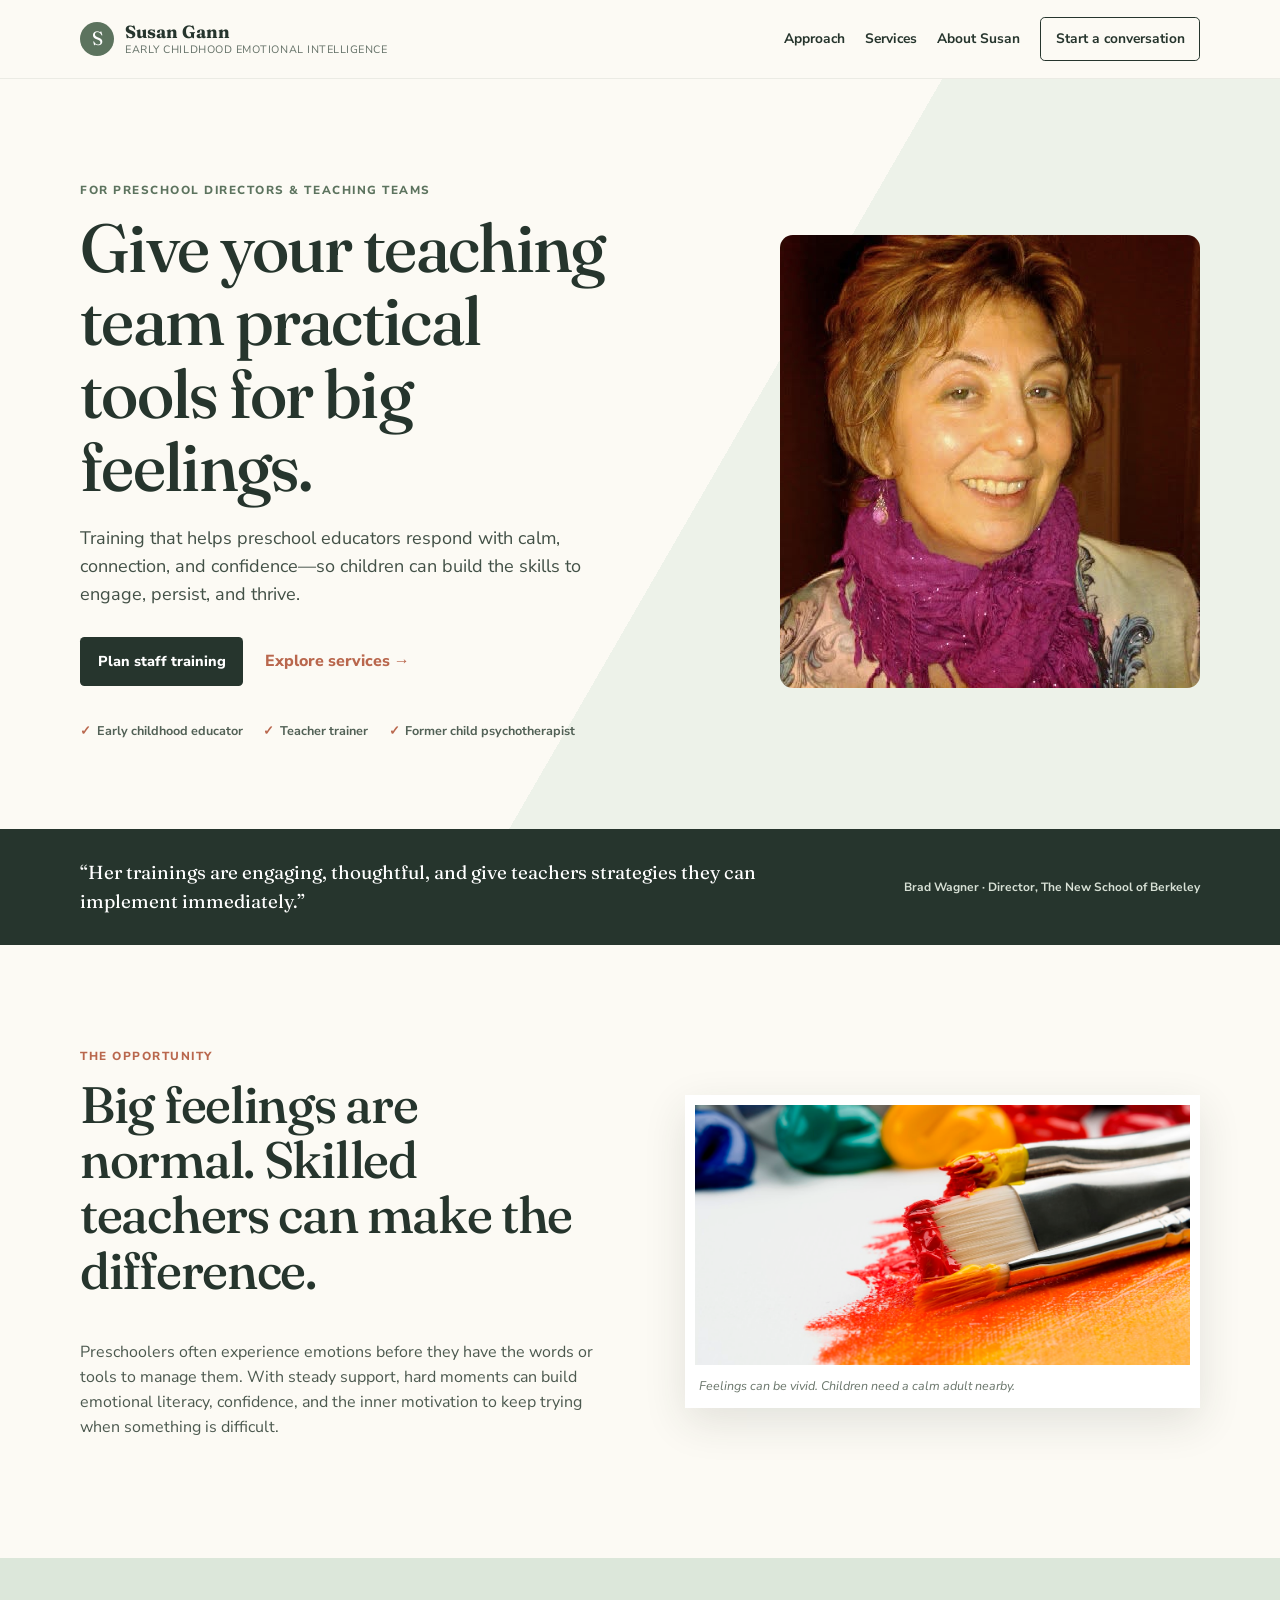
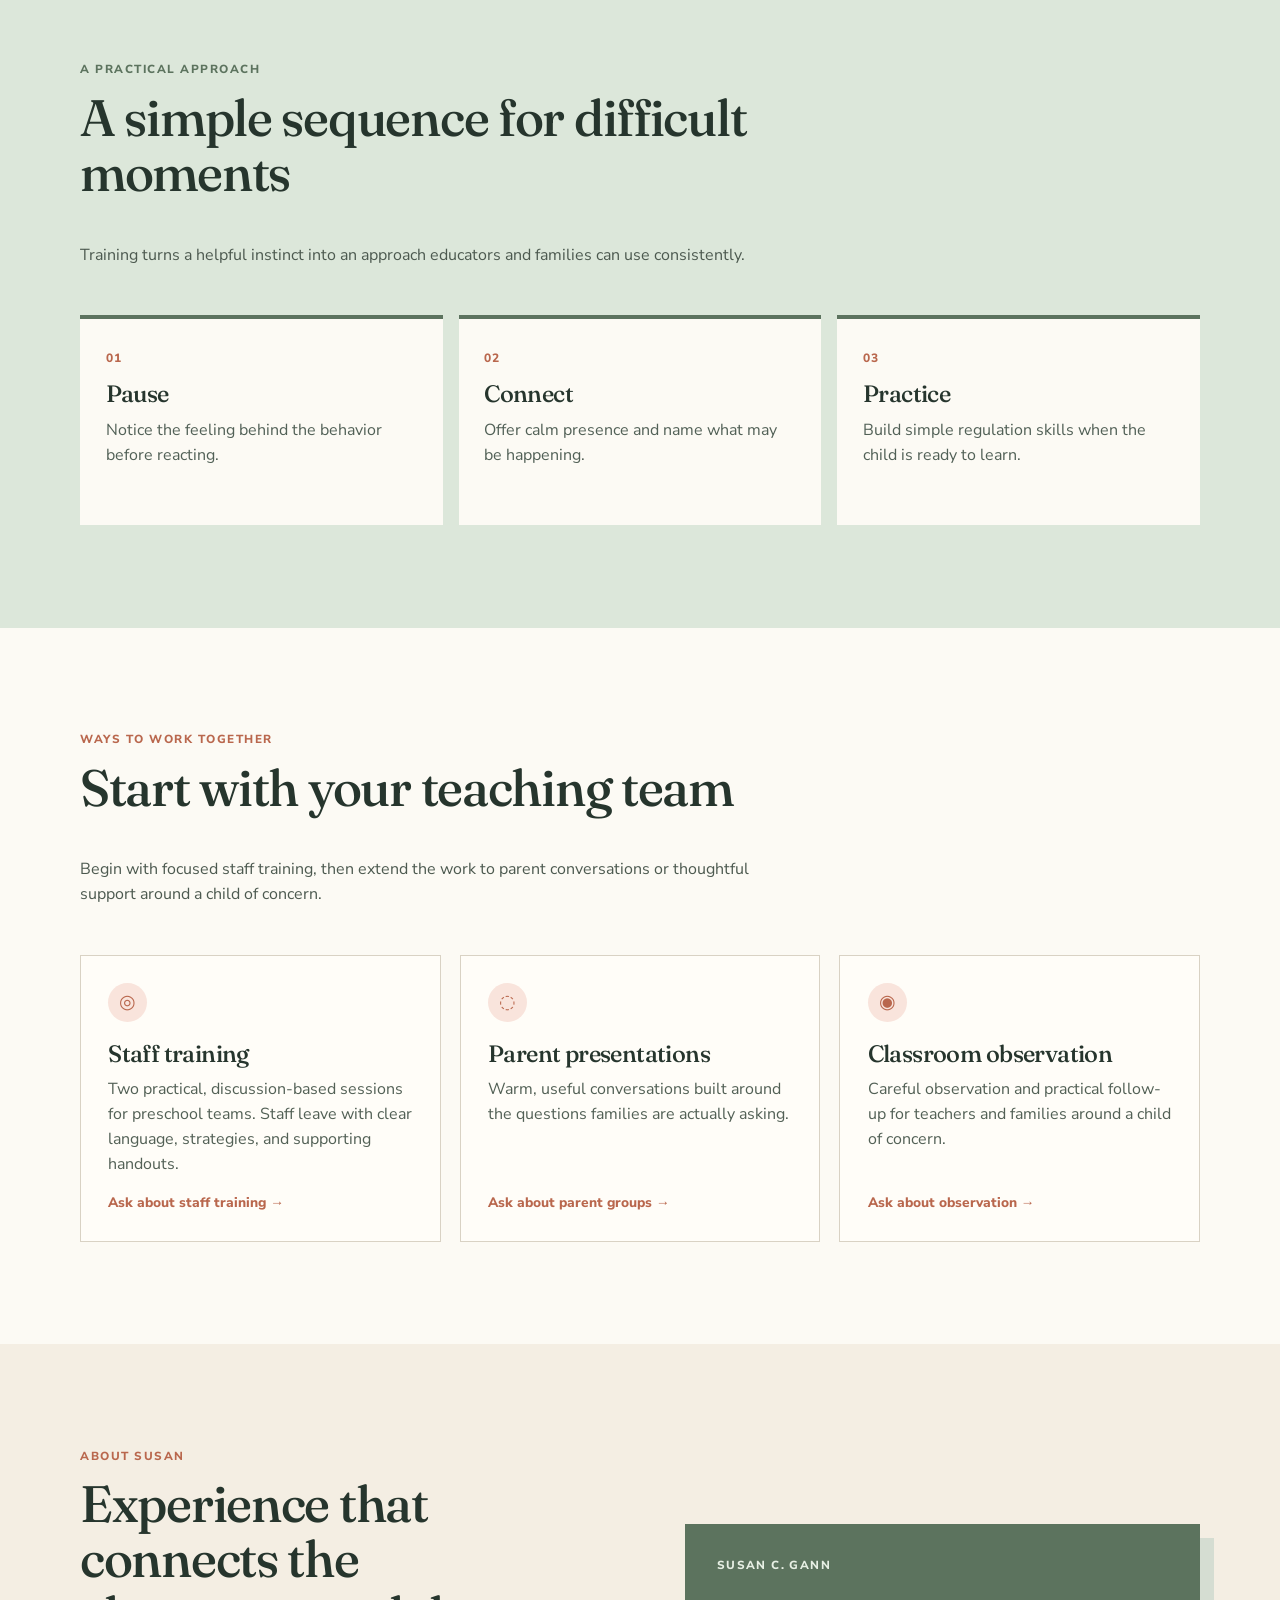
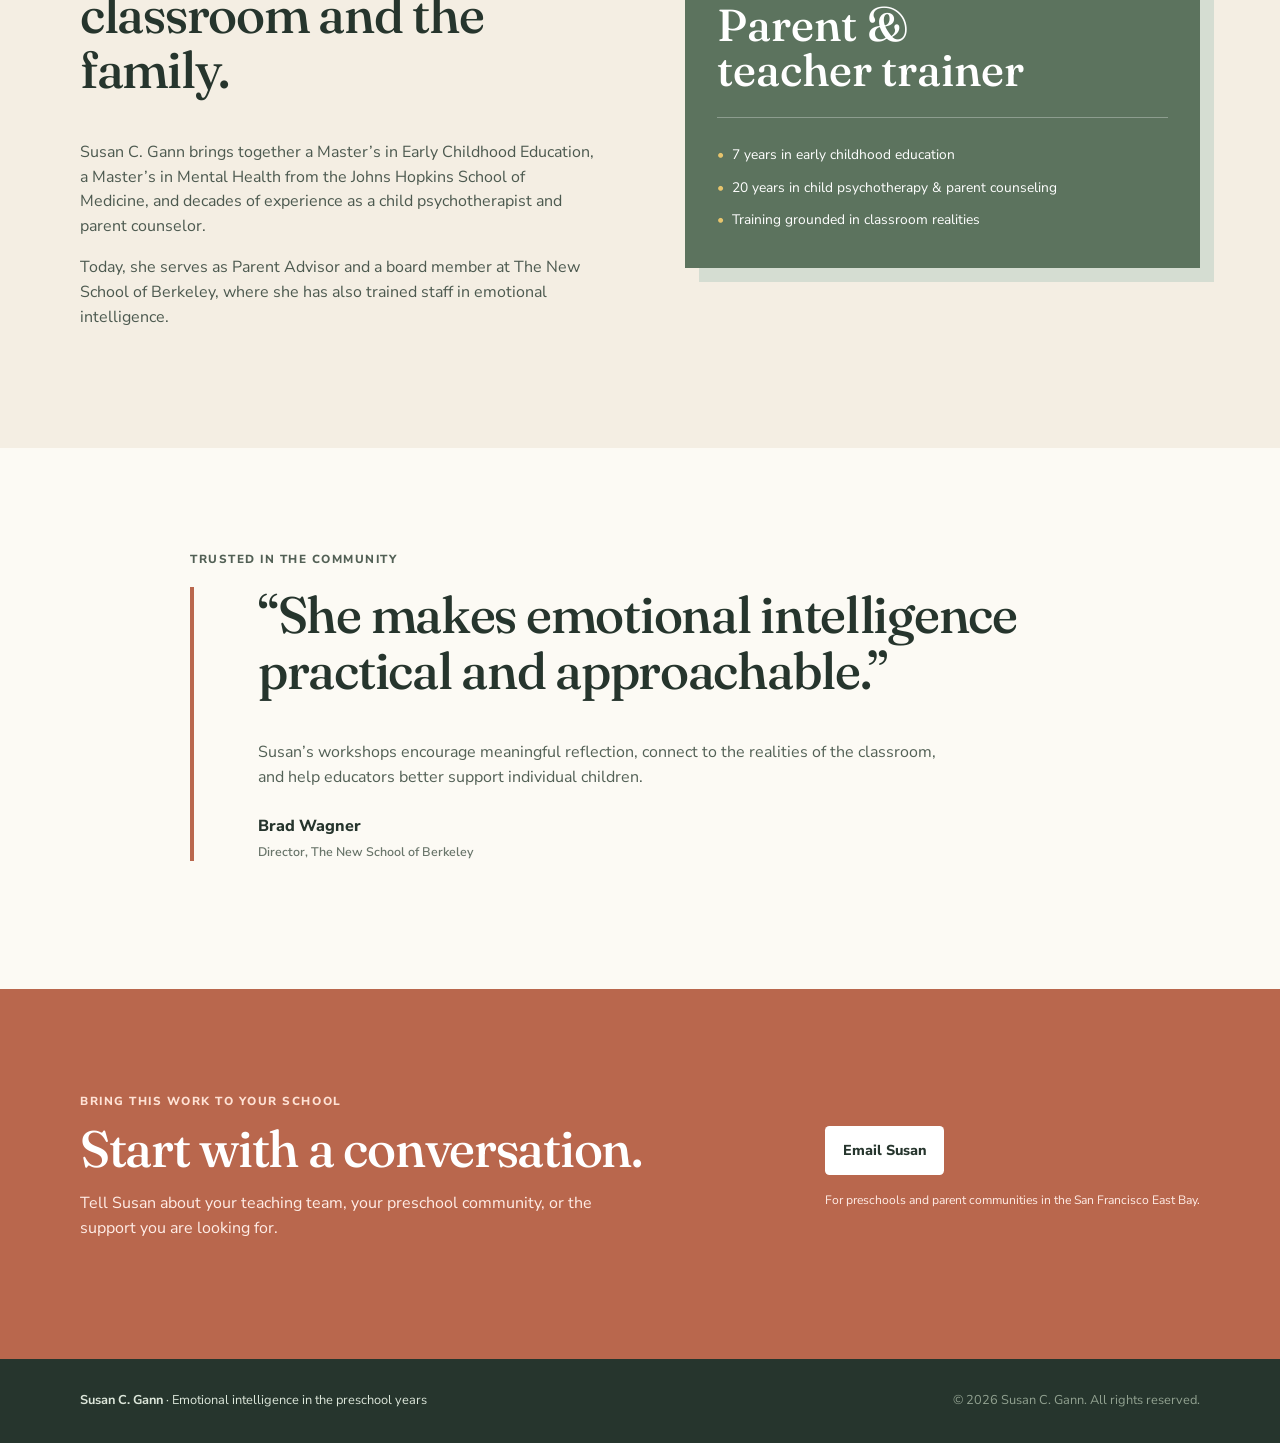
==== commit f901b00b: "Simplify beta hero visuals" ====
--- a/beta/index.html
+++ b/beta/index.html
@@ -35,7 +35,6 @@
           <ul class="trust-list" aria-label="Susan's credentials"><li>Early childhood educator</li><li>Teacher trainer</li><li>Former child psychotherapist</li></ul>
         </div>
         <div class="hero-visual reveal">
-          <div class="sun"></div><div class="hero-arch"></div>
           <img src="../images/susan-headshot.jpg" width="604" height="453" fetchpriority="high" alt="Susan Gann, parent and teacher trainer">
         </div>
       </div>
--- a/beta/beta.css
+++ b/beta/beta.css
@@ -9,3 +9,8 @@
 /* The portrait is deliberately simple and rectangular: it reads cleanly at every viewport. */
 .hero-visual img { aspect-ratio:4 / 3; object-position:center 28%; border-radius:.8rem; }
 @media (max-width:760px) { .hero-visual { min-height:310px; }.hero-visual img { right:0; width:calc(100% - 36px); max-width:390px; aspect-ratio:4 / 3; } }
+
+/* A quieter hero: the portrait carries the visual weight without decorative panels. */
+.hero-visual { min-height:0; }.hero-visual img { position:relative; inset:auto; display:block; width:100%; max-width:420px; margin-left:auto; box-shadow:none; }
+.paint-card { align-self:center; }.paint-card img { aspect-ratio:2 / 1; max-height:260px; object-fit:cover; }
+@media (max-width:760px) { .hero-visual { min-height:0; }.hero-visual img { width:100%; max-width:none; margin:0; }.paint-card img { aspect-ratio:2 / 1; max-height:230px; } }
